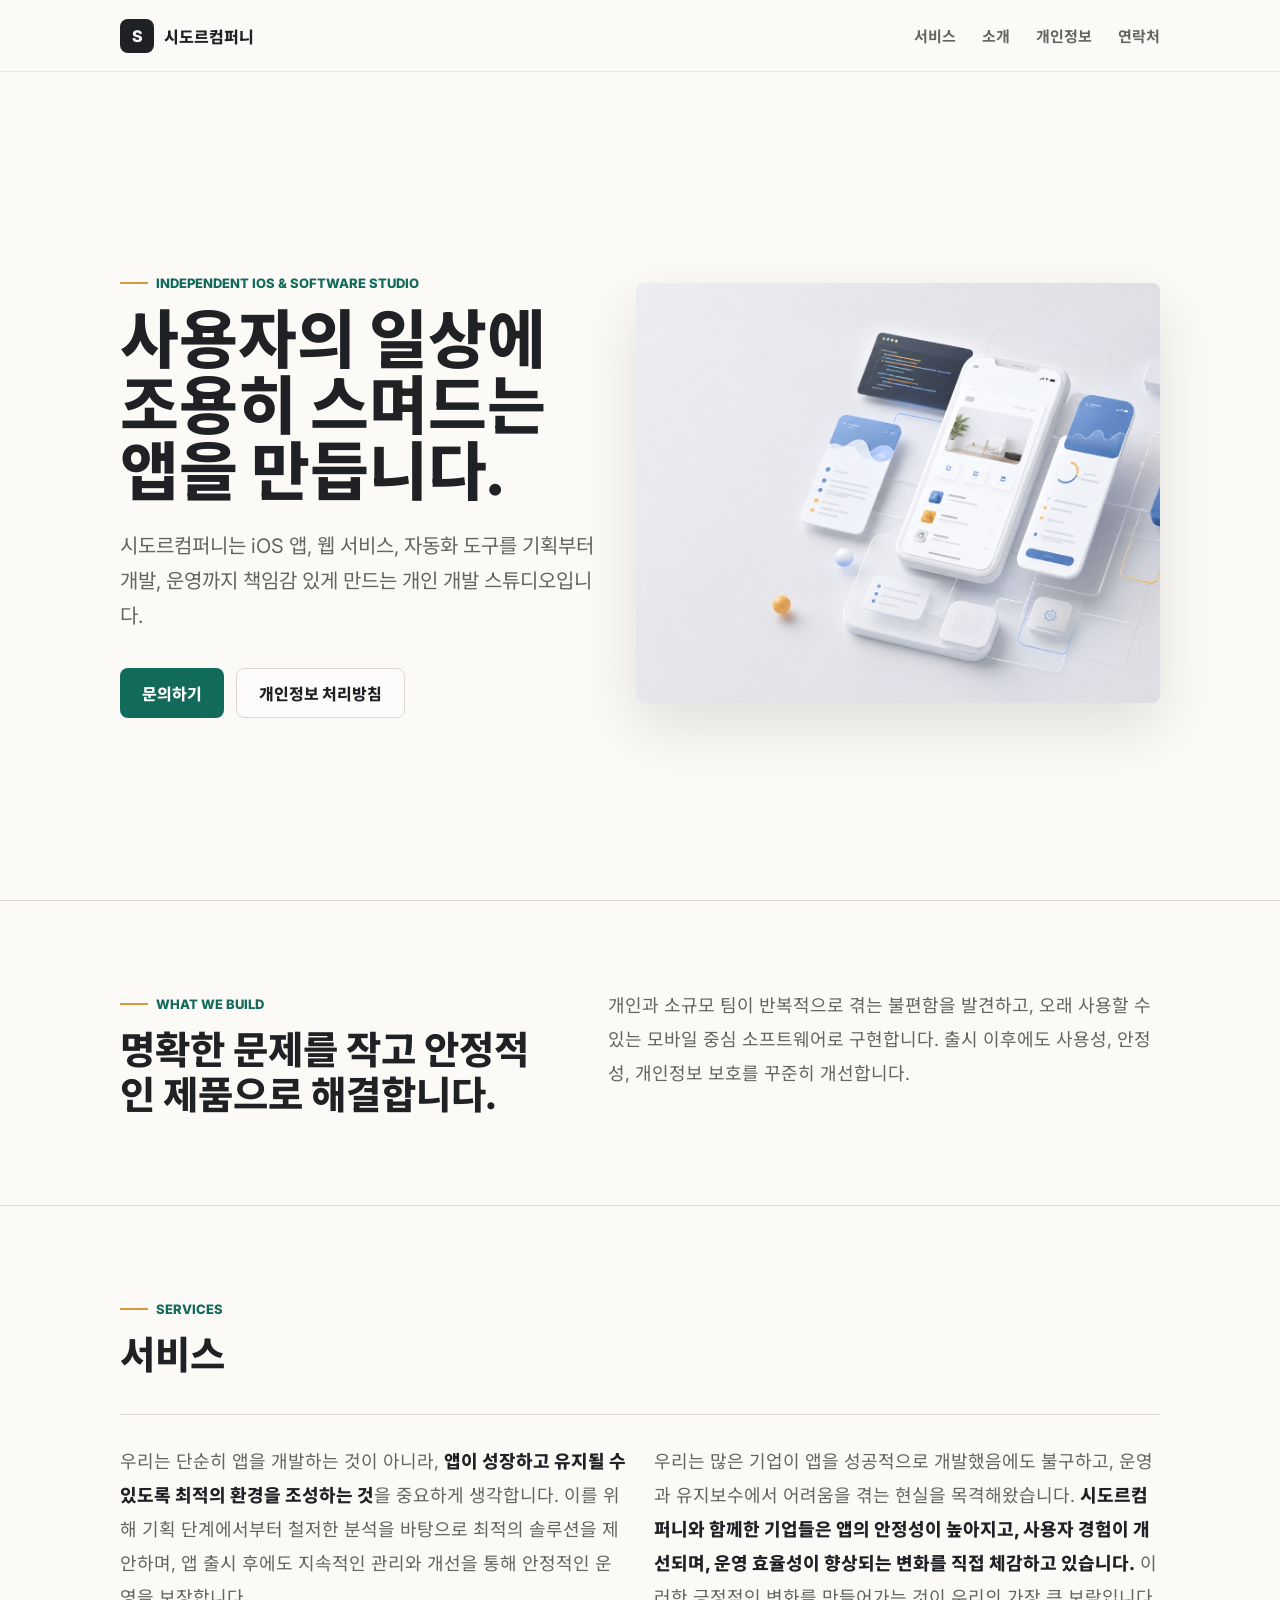
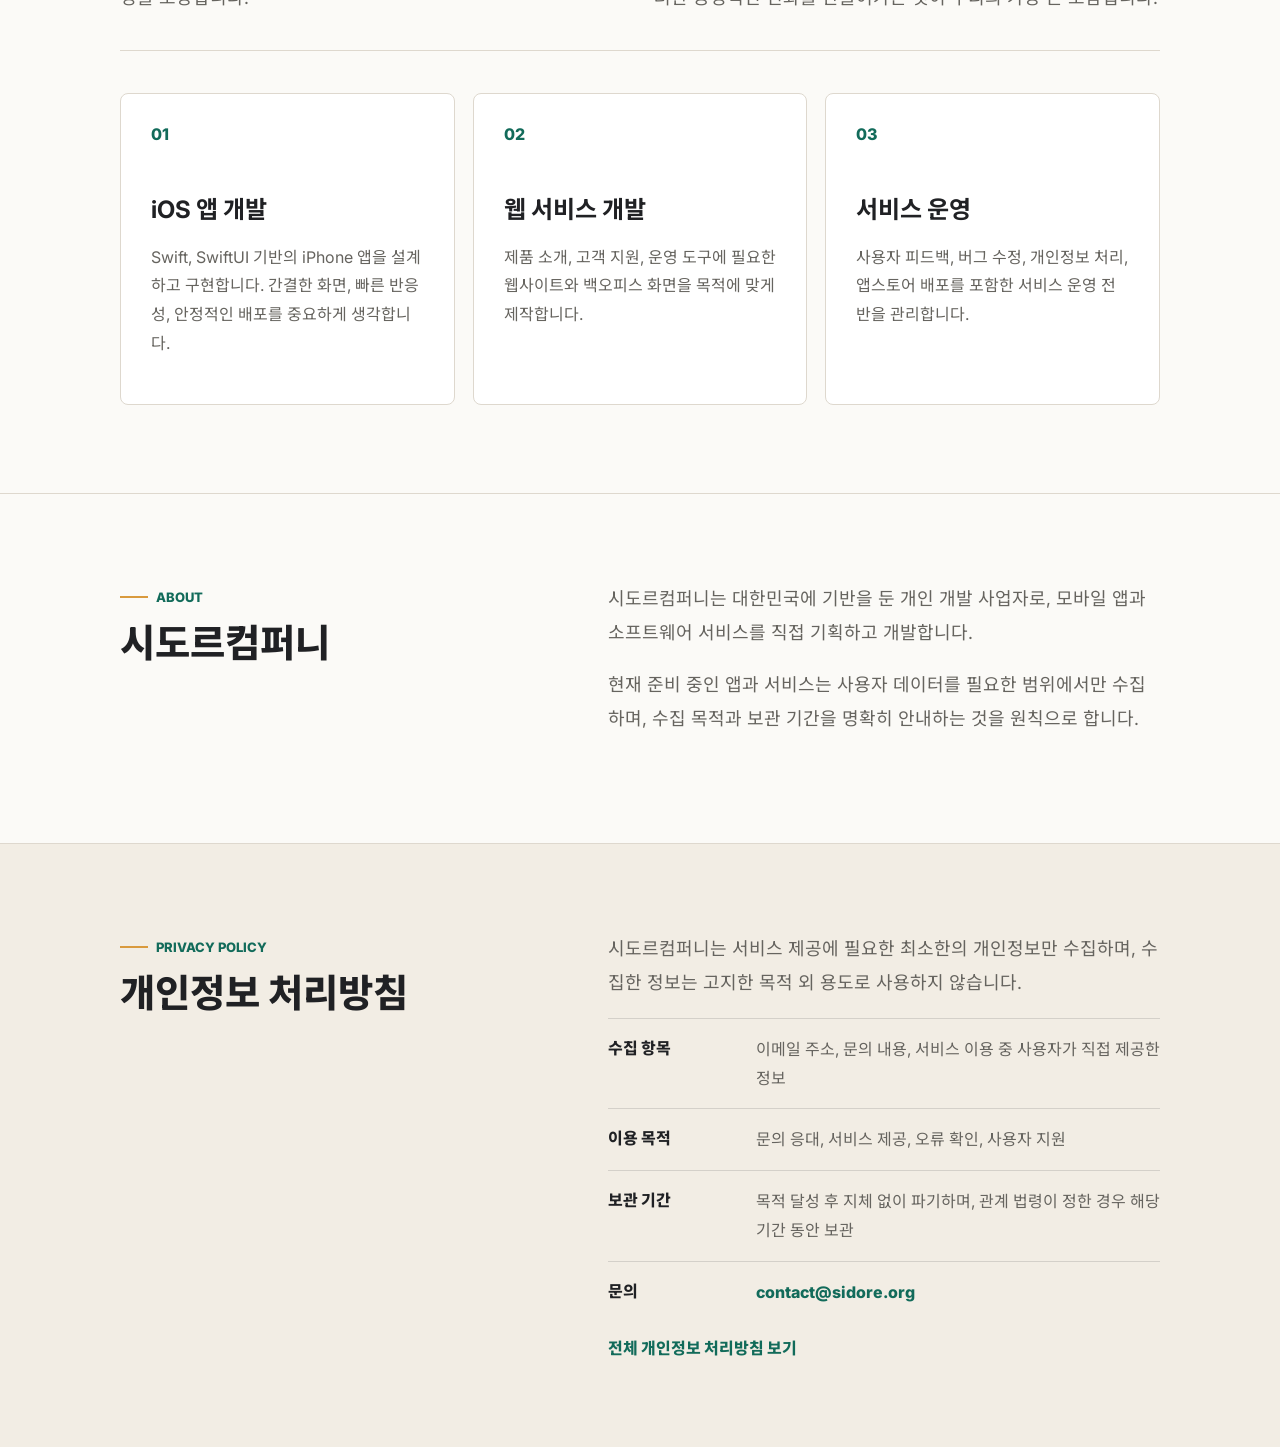
==== index.html @ b7b319ab "Publish Sidore website" ====
<!doctype html>
<html lang="ko">
  <head>
    <meta charset="utf-8">
    <meta name="viewport" content="width=device-width, initial-scale=1">
    <meta
      name="description"
      content="시도르컴퍼니는 iOS 앱과 소프트웨어 서비스를 기획, 개발, 운영하는 개인 개발 사업자입니다."
    >
    <meta property="og:type" content="website">
    <meta property="og:title" content="시도르컴퍼니 | iOS App & Software Studio">
    <meta
      property="og:description"
      content="시도르컴퍼니는 iOS 앱과 소프트웨어 서비스를 기획, 개발, 운영하는 개인 개발 스튜디오입니다."
    >
    <meta property="og:image" content="assets/hero-software.png">
    <meta name="theme-color" content="#f7f4ee">
    <title>시도르컴퍼니 | iOS App & Software Studio</title>
    <link rel="icon" href="favicon.svg" type="image/svg+xml">
    <link rel="preconnect" href="https://fonts.googleapis.com">
    <link rel="preconnect" href="https://fonts.gstatic.com" crossorigin>
    <link
      href="https://fonts.googleapis.com/css2?family=Inter:wght@500;600;700;800&family=Noto+Sans+KR:wght@400;500;700;800&display=swap"
      rel="stylesheet"
    >
    <link rel="stylesheet" href="styles.css">
  </head>
  <body>
    <header class="site-header">
      <a class="brand" href="#top" aria-label="시도르컴퍼니 홈">
        <span class="brand-mark">S</span>
        <span>시도르컴퍼니</span>
      </a>
      <nav class="site-nav" aria-label="주요 메뉴">
        <a href="#services">서비스</a>
        <a href="#about">소개</a>
        <a href="privacy.html">개인정보</a>
        <a href="mailto:contact@sidore.org">연락처</a>
      </nav>
    </header>

    <main id="top">
      <section class="hero" aria-labelledby="hero-title">
        <div class="hero-copy">
          <p class="eyebrow">Independent iOS & Software Studio</p>
          <h1 id="hero-title">사용자의 일상에 조용히 스며드는 앱을 만듭니다.</h1>
          <p class="hero-text">
            시도르컴퍼니는 iOS 앱, 웹 서비스, 자동화 도구를 기획부터 개발,
            운영까지 책임감 있게 만드는 개인 개발 스튜디오입니다.
          </p>
          <div class="hero-actions">
            <a class="primary-action" href="mailto:contact@sidore.org">문의하기</a>
            <a class="secondary-action" href="privacy.html">개인정보 처리방침</a>
          </div>
        </div>
        <figure class="hero-visual">
          <img src="assets/hero-software.png" alt="모바일 앱 화면과 소프트웨어 개발 흐름을 표현한 시각 이미지">
        </figure>
      </section>

      <section class="section intro" aria-label="회사 핵심 정보">
        <div>
          <span class="section-kicker">What we build</span>
          <h2>명확한 문제를 작고 안정적인 제품으로 해결합니다.</h2>
        </div>
        <p>
          개인과 소규모 팀이 반복적으로 겪는 불편함을 발견하고, 오래 사용할 수
          있는 모바일 중심 소프트웨어로 구현합니다. 출시 이후에도 사용성,
          안정성, 개인정보 보호를 꾸준히 개선합니다.
        </p>
      </section>

      <section class="section service-grid" id="services" aria-labelledby="services-title">
        <div class="section-heading">
          <span class="section-kicker">Services</span>
          <h2 id="services-title">서비스</h2>
        </div>
        <div class="service-narrative">
          <p>
            우리는 단순히 앱을 개발하는 것이 아니라, <strong>앱이 성장하고
            유지될 수 있도록 최적의 환경을 조성하는 것</strong>을 중요하게
            생각합니다. 이를 위해 기획 단계에서부터 철저한 분석을 바탕으로
            최적의 솔루션을 제안하며, 앱 출시 후에도 지속적인 관리와 개선을
            통해 안정적인 운영을 보장합니다.
          </p>
          <p>
            우리는 많은 기업이 앱을 성공적으로 개발했음에도 불구하고, 운영과
            유지보수에서 어려움을 겪는 현실을 목격해왔습니다. <strong>시도르컴퍼니와
            함께한 기업들은 앱의 안정성이 높아지고, 사용자 경험이 개선되며,
            운영 효율성이 향상되는 변화를 직접 체감하고 있습니다.</strong> 이러한
            긍정적인 변화를 만들어가는 것이 우리의 가장 큰 보람입니다.
          </p>
        </div>
        <article class="service-card">
          <span class="card-index">01</span>
          <h3>iOS 앱 개발</h3>
          <p>
            Swift, SwiftUI 기반의 iPhone 앱을 설계하고 구현합니다. 간결한 화면,
            빠른 반응성, 안정적인 배포를 중요하게 생각합니다.
          </p>
        </article>
        <article class="service-card">
          <span class="card-index">02</span>
          <h3>웹 서비스 개발</h3>
          <p>
            제품 소개, 고객 지원, 운영 도구에 필요한 웹사이트와 백오피스 화면을
            목적에 맞게 제작합니다.
          </p>
        </article>
        <article class="service-card">
          <span class="card-index">03</span>
          <h3>서비스 운영</h3>
          <p>
            사용자 피드백, 버그 수정, 개인정보 처리, 앱스토어 배포를 포함한
            서비스 운영 전반을 관리합니다.
          </p>
        </article>
      </section>

      <section class="section split" id="about" aria-labelledby="about-title">
        <div>
          <span class="section-kicker">About</span>
          <h2 id="about-title">시도르컴퍼니</h2>
        </div>
        <div class="body-copy">
          <p>
            시도르컴퍼니는 대한민국에 기반을 둔 개인 개발 사업자로, 모바일 앱과
            소프트웨어 서비스를 직접 기획하고 개발합니다.
          </p>
          <p>
            현재 준비 중인 앱과 서비스는 사용자 데이터를 필요한 범위에서만
            수집하며, 수집 목적과 보관 기간을 명확히 안내하는 것을 원칙으로
            합니다.
          </p>
        </div>
      </section>

      <section class="section split muted-band" id="privacy" aria-labelledby="privacy-title">
        <div>
          <span class="section-kicker">Privacy Policy</span>
          <h2 id="privacy-title">개인정보 처리방침</h2>
        </div>
        <div class="body-copy">
          <p>
            시도르컴퍼니는 서비스 제공에 필요한 최소한의 개인정보만 수집하며,
            수집한 정보는 고지한 목적 외 용도로 사용하지 않습니다.
          </p>
          <dl class="policy-list">
            <div>
              <dt>수집 항목</dt>
              <dd>이메일 주소, 문의 내용, 서비스 이용 중 사용자가 직접 제공한 정보</dd>
            </div>
            <div>
              <dt>이용 목적</dt>
              <dd>문의 응대, 서비스 제공, 오류 확인, 사용자 지원</dd>
            </div>
            <div>
              <dt>보관 기간</dt>
              <dd>목적 달성 후 지체 없이 파기하며, 관계 법령이 정한 경우 해당 기간 동안 보관</dd>
            </div>
            <div>
              <dt>문의</dt>
              <dd><a href="mailto:contact@sidore.org">contact@sidore.org</a></dd>
            </div>
          </dl>
          <a class="text-link" href="privacy.html">전체 개인정보 처리방침 보기</a>
        </div>
      </section>

    </main>

  </body>
</html>
---- styles.css ----
:root {
  --ink: #202124;
  --subtle: #66645f;
  --paper: #fbfaf7;
  --warm: #f2ede4;
  --line: #ded8ce;
  --accent: #126b5a;
  --accent-strong: #0d4c40;
  --sun: #d99a3d;
  --white: #ffffff;
  --shadow: 0 24px 60px rgba(31, 29, 25, 0.12);
  --page-max: 1040px;
  --page-gutter: clamp(22px, 5vw, 64px);
}

* {
  box-sizing: border-box;
}

html {
  scroll-behavior: smooth;
}

body {
  margin: 0;
  background: var(--paper);
  color: var(--ink);
  font-family: "Inter", "Noto Sans KR", system-ui, -apple-system, BlinkMacSystemFont, sans-serif;
  letter-spacing: 0;
}

a {
  color: inherit;
  text-decoration: none;
}

img {
  display: block;
  max-width: 100%;
}

.site-header {
  position: sticky;
  top: 0;
  z-index: 10;
  display: flex;
  align-items: center;
  justify-content: space-between;
  min-height: 72px;
  padding-right: max(var(--page-gutter), calc((100vw - var(--page-max)) / 2));
  padding-left: max(var(--page-gutter), calc((100vw - var(--page-max)) / 2));
  border-bottom: 1px solid rgba(32, 33, 36, 0.08);
  background: rgba(251, 250, 247, 0.88);
  backdrop-filter: blur(18px);
}

.brand {
  display: inline-flex;
  align-items: center;
  gap: 10px;
  font-weight: 800;
}

.brand-mark {
  display: grid;
  width: 34px;
  height: 34px;
  place-items: center;
  border-radius: 8px;
  background: var(--ink);
  color: var(--white);
  font-weight: 800;
}

.site-nav {
  display: flex;
  align-items: center;
  gap: 26px;
  color: var(--subtle);
  font-size: 15px;
  font-weight: 700;
}

.site-nav a:hover {
  color: var(--accent);
}

.site-nav a[aria-current="page"] {
  color: var(--ink);
}

.hero {
  display: grid;
  grid-template-columns: minmax(0, 0.95fr) minmax(320px, 1.05fr);
  gap: 42px;
  align-items: center;
  min-height: calc(100svh - 72px);
  padding: 72px max(var(--page-gutter), calc((100vw - var(--page-max)) / 2)) 58px;
}

.hero-copy {
  max-width: 720px;
}

.eyebrow,
.section-kicker {
  display: inline-flex;
  align-items: center;
  gap: 8px;
  margin: 0 0 16px;
  color: var(--accent);
  font-size: 13px;
  font-weight: 800;
  text-transform: uppercase;
}

.eyebrow::before,
.section-kicker::before {
  content: "";
  width: 28px;
  height: 2px;
  background: var(--sun);
}

h1,
h2,
h3,
p {
  margin-top: 0;
}

h1 {
  max-width: 720px;
  margin-bottom: 24px;
  font-size: clamp(40px, 5vw, 72px);
  line-height: 1.03;
  font-weight: 800;
}

h2 {
  margin-bottom: 0;
  font-size: clamp(28px, 3vw, 46px);
  line-height: 1.16;
  font-weight: 800;
}

h3 {
  margin-bottom: 18px;
  font-size: 24px;
}

.hero-text {
  max-width: 620px;
  margin-bottom: 34px;
  color: var(--subtle);
  font-size: 20px;
  line-height: 1.75;
}

.hero-actions {
  display: flex;
  flex-wrap: wrap;
  gap: 12px;
}

.primary-action,
.secondary-action {
  display: inline-flex;
  align-items: center;
  justify-content: center;
  min-height: 50px;
  padding: 0 22px;
  border-radius: 8px;
  font-weight: 800;
}

.primary-action {
  background: var(--accent);
  color: var(--white);
}

.primary-action:hover {
  background: var(--accent-strong);
}

.secondary-action {
  border: 1px solid var(--line);
  background: rgba(255, 255, 255, 0.52);
}

.hero-visual {
  margin: 0;
}

.hero-visual img {
  width: 100%;
  aspect-ratio: 1.25;
  object-fit: cover;
  border-radius: 8px;
  box-shadow: var(--shadow);
}

.section {
  padding: 88px max(var(--page-gutter), calc((100vw - var(--page-max)) / 2));
  border-top: 1px solid var(--line);
}

.intro,
.split {
  display: grid;
  grid-template-columns: minmax(240px, 0.88fr) minmax(0, 1.12fr);
  gap: 54px;
  align-items: start;
}

.intro p,
.body-copy p {
  color: var(--subtle);
  font-size: 18px;
  line-height: 1.9;
}

.service-grid {
  display: grid;
  grid-template-columns: repeat(3, minmax(0, 1fr));
  gap: 18px;
}

.section-heading {
  grid-column: 1 / -1;
  margin-bottom: 18px;
}

.service-narrative {
  grid-column: 1 / -1;
  display: grid;
  grid-template-columns: repeat(2, minmax(0, 1fr));
  gap: 28px;
  margin-bottom: 24px;
  padding: 30px 0 34px;
  border-top: 1px solid var(--line);
  border-bottom: 1px solid var(--line);
}

.service-narrative p {
  margin: 0;
  color: var(--subtle);
  font-size: 18px;
  line-height: 1.9;
}

.service-narrative strong {
  color: var(--ink);
  font-weight: 800;
}

.service-card {
  min-height: 310px;
  padding: 30px;
  border: 1px solid var(--line);
  border-radius: 8px;
  background: var(--white);
}

.service-card p {
  color: var(--subtle);
  font-size: 16px;
  line-height: 1.8;
}

.card-index {
  display: block;
  margin-bottom: 46px;
  color: var(--accent);
  font-weight: 800;
}

.muted-band {
  background: var(--warm);
}

.policy-list {
  display: grid;
  gap: 16px;
  margin: 8px 0 0;
}

.policy-list div {
  display: grid;
  grid-template-columns: 128px 1fr;
  gap: 20px;
  padding-top: 16px;
  border-top: 1px solid rgba(32, 33, 36, 0.14);
}

.policy-list dt {
  font-weight: 800;
}

.policy-list dd {
  margin: 0;
  color: var(--subtle);
  line-height: 1.8;
}

.policy-list a {
  color: var(--accent);
  font-weight: 800;
}

.text-link {
  display: inline-flex;
  margin-top: 28px;
  color: var(--accent);
  font-weight: 800;
}

.text-link:hover {
  color: var(--accent-strong);
}


.privacy-page {
  --page-max: 1180px;
}

.privacy-page .page-hero p {
  max-width: 900px;
}

.privacy-page .policy-document {
  max-width: none;
}

.privacy-page .policy-document article,
.privacy-page .policy-document .effective-date {
  width: min(100%, 1080px);
}

.page-hero {
  padding: 96px max(var(--page-gutter), calc((100vw - var(--page-max)) / 2)) 64px;
  border-bottom: 1px solid var(--line);
}

.page-hero h1 {
  max-width: 920px;
  margin-bottom: 22px;
}

.page-hero p {
  max-width: 760px;
  color: var(--subtle);
  font-size: 20px;
  line-height: 1.8;
}

.policy-document {
  display: grid;
  gap: 34px;
  max-width: 980px;
}

.policy-document article {
  padding-bottom: 30px;
  border-bottom: 1px solid var(--line);
}

.policy-document h2 {
  margin-bottom: 14px;
  font-size: clamp(22px, 2vw, 30px);
}

.policy-document p {
  margin-bottom: 0;
  color: var(--subtle);
  font-size: 18px;
  line-height: 1.9;
}

.policy-document a {
  color: var(--accent);
  font-weight: 800;
}

.effective-date {
  color: var(--ink) !important;
  font-weight: 800;
}

.not-found {
  display: grid;
  min-height: 100svh;
  align-content: center;
  justify-items: start;
  padding: max(var(--page-gutter), calc((100vw - var(--page-max)) / 2));
}

.not-found h1 {
  margin-bottom: 18px;
}

.not-found p {
  margin-bottom: 28px;
  color: var(--subtle);
  font-size: 20px;
  line-height: 1.7;
}

@media (max-width: 920px) {
  .site-header {
    align-items: flex-start;
    flex-direction: column;
    gap: 16px;
    padding-top: 18px;
    padding-bottom: 18px;
  }

  .site-nav {
    width: 100%;
    gap: 0;
    justify-content: space-between;
    font-size: 14px;
  }

  .hero,
  .intro,
  .split {
    grid-template-columns: 1fr;
  }

  .hero {
    min-height: auto;
    padding-top: 54px;
  }

  .service-grid,
  .service-narrative {
    grid-template-columns: 1fr;
  }

  .service-card {
    min-height: 0;
  }
}

@media (max-width: 560px) {
  .site-header {
    position: static;
  }

  .site-nav {
    display: grid;
    grid-template-columns: repeat(2, 1fr);
    row-gap: 10px;
  }

  .hero,
  .section {
    padding-right: 22px;
    padding-left: 22px;
  }

  h1 {
    font-size: 40px;
  }

  .hero-text,
  .intro p,
  .body-copy p {
    font-size: 17px;
  }

  .hero-actions a {
    width: 100%;
  }

  .policy-list div {
    grid-template-columns: 1fr;
    gap: 6px;
  }
}
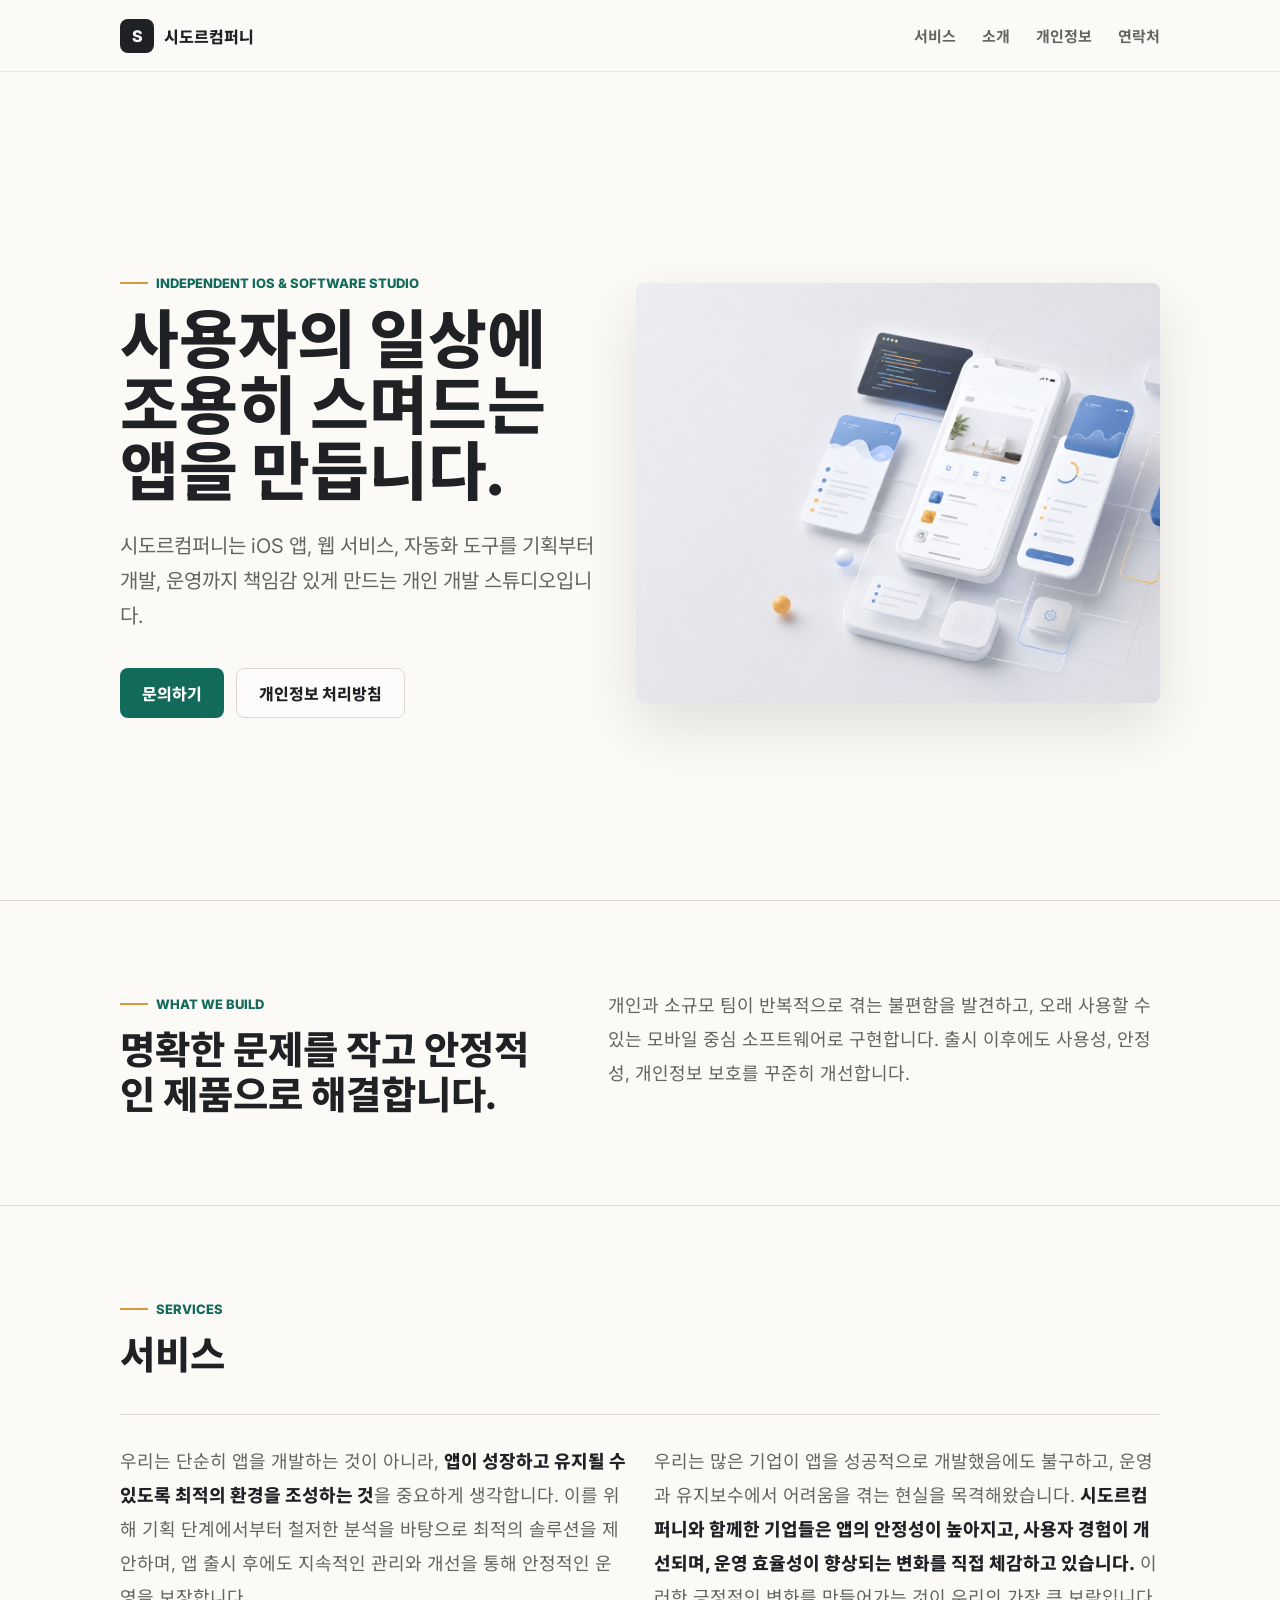
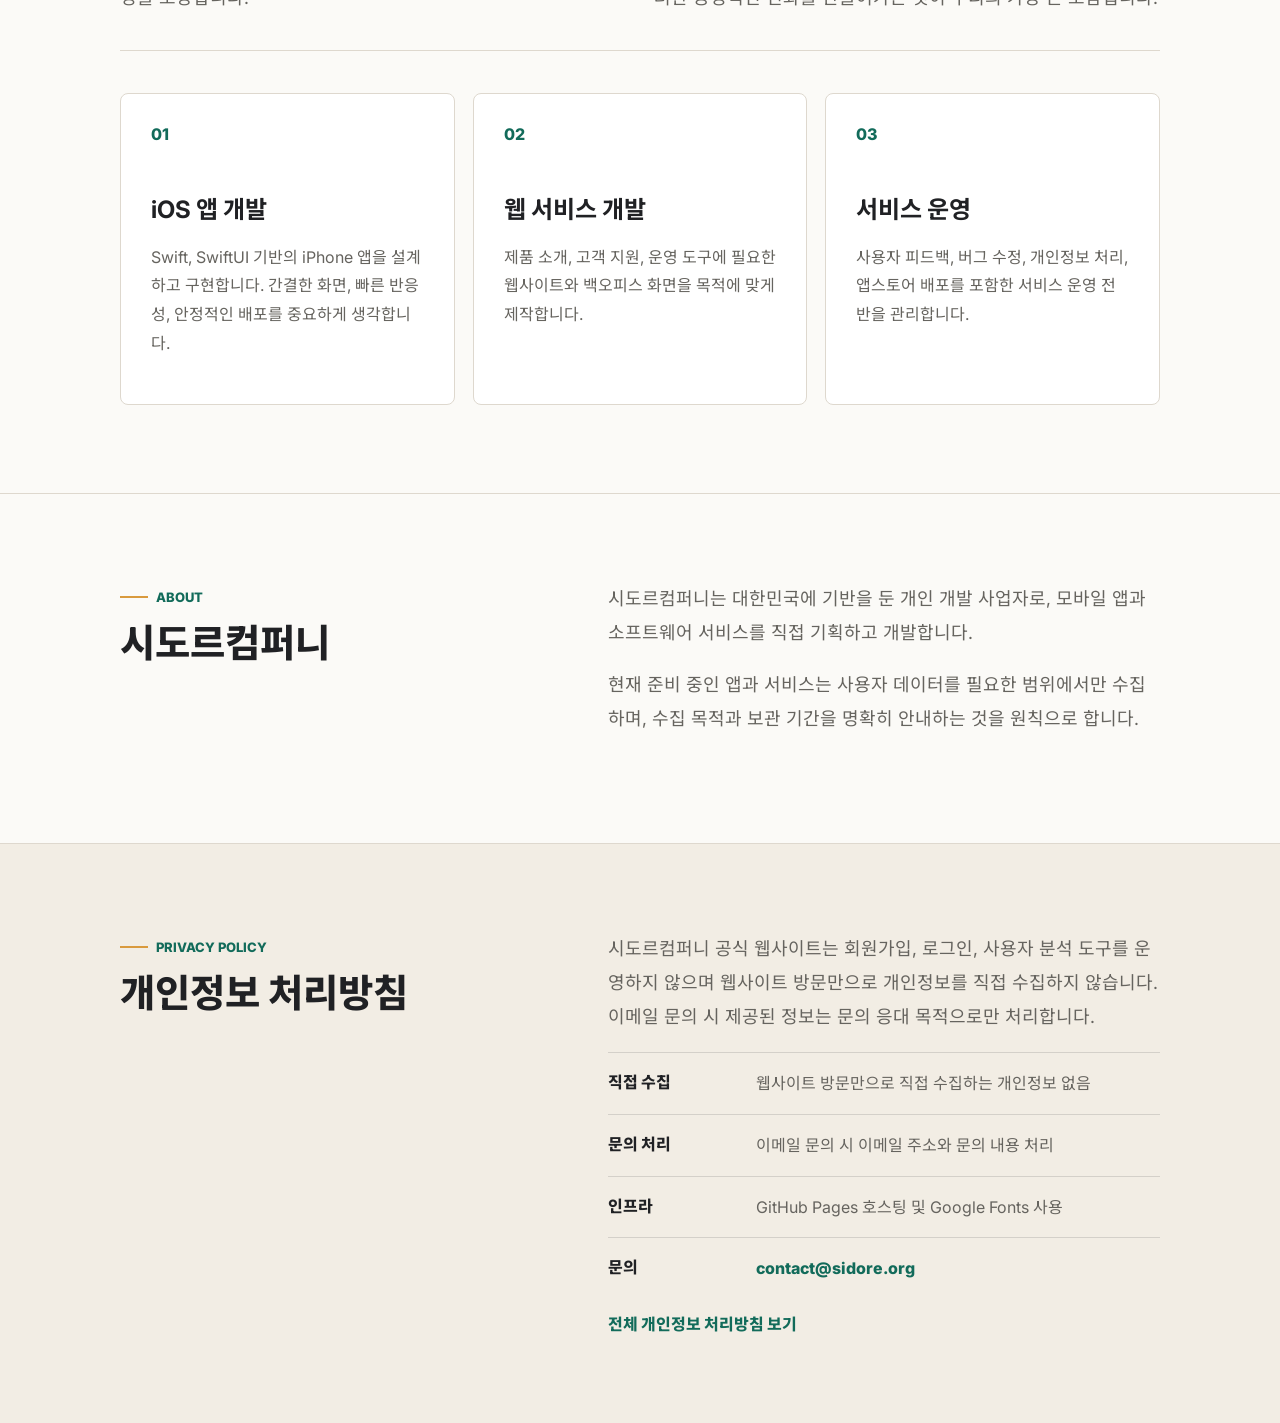
==== commit 7b713af0: "개인정보 처리방침 수정" ====
--- a/index.html
+++ b/index.html
@@ -142,21 +142,22 @@
         </div>
         <div class="body-copy">
           <p>
-            시도르컴퍼니는 서비스 제공에 필요한 최소한의 개인정보만 수집하며,
-            수집한 정보는 고지한 목적 외 용도로 사용하지 않습니다.
+            시도르컴퍼니 공식 웹사이트는 회원가입, 로그인, 사용자 분석 도구를
+            운영하지 않으며 웹사이트 방문만으로 개인정보를 직접 수집하지 않습니다.
+            이메일 문의 시 제공된 정보는 문의 응대 목적으로만 처리합니다.
           </p>
           <dl class="policy-list">
             <div>
-              <dt>수집 항목</dt>
-              <dd>이메일 주소, 문의 내용, 서비스 이용 중 사용자가 직접 제공한 정보</dd>
+              <dt>직접 수집</dt>
+              <dd>웹사이트 방문만으로 직접 수집하는 개인정보 없음</dd>
             </div>
             <div>
-              <dt>이용 목적</dt>
-              <dd>문의 응대, 서비스 제공, 오류 확인, 사용자 지원</dd>
+              <dt>문의 처리</dt>
+              <dd>이메일 문의 시 이메일 주소와 문의 내용 처리</dd>
             </div>
             <div>
-              <dt>보관 기간</dt>
-              <dd>목적 달성 후 지체 없이 파기하며, 관계 법령이 정한 경우 해당 기간 동안 보관</dd>
+              <dt>인프라</dt>
+              <dd>GitHub Pages 호스팅 및 Google Fonts 사용</dd>
             </div>
             <div>
               <dt>문의</dt>
--- a/styles.css
+++ b/styles.css
@@ -377,6 +377,17 @@
   line-height: 1.9;
 }
 
+
+.policy-document ul {
+  display: grid;
+  gap: 10px;
+  margin: 18px 0 0;
+  padding-left: 22px;
+  color: var(--subtle);
+  font-size: 18px;
+  line-height: 1.8;
+}
+
 .policy-document a {
   color: var(--accent);
   font-weight: 800;
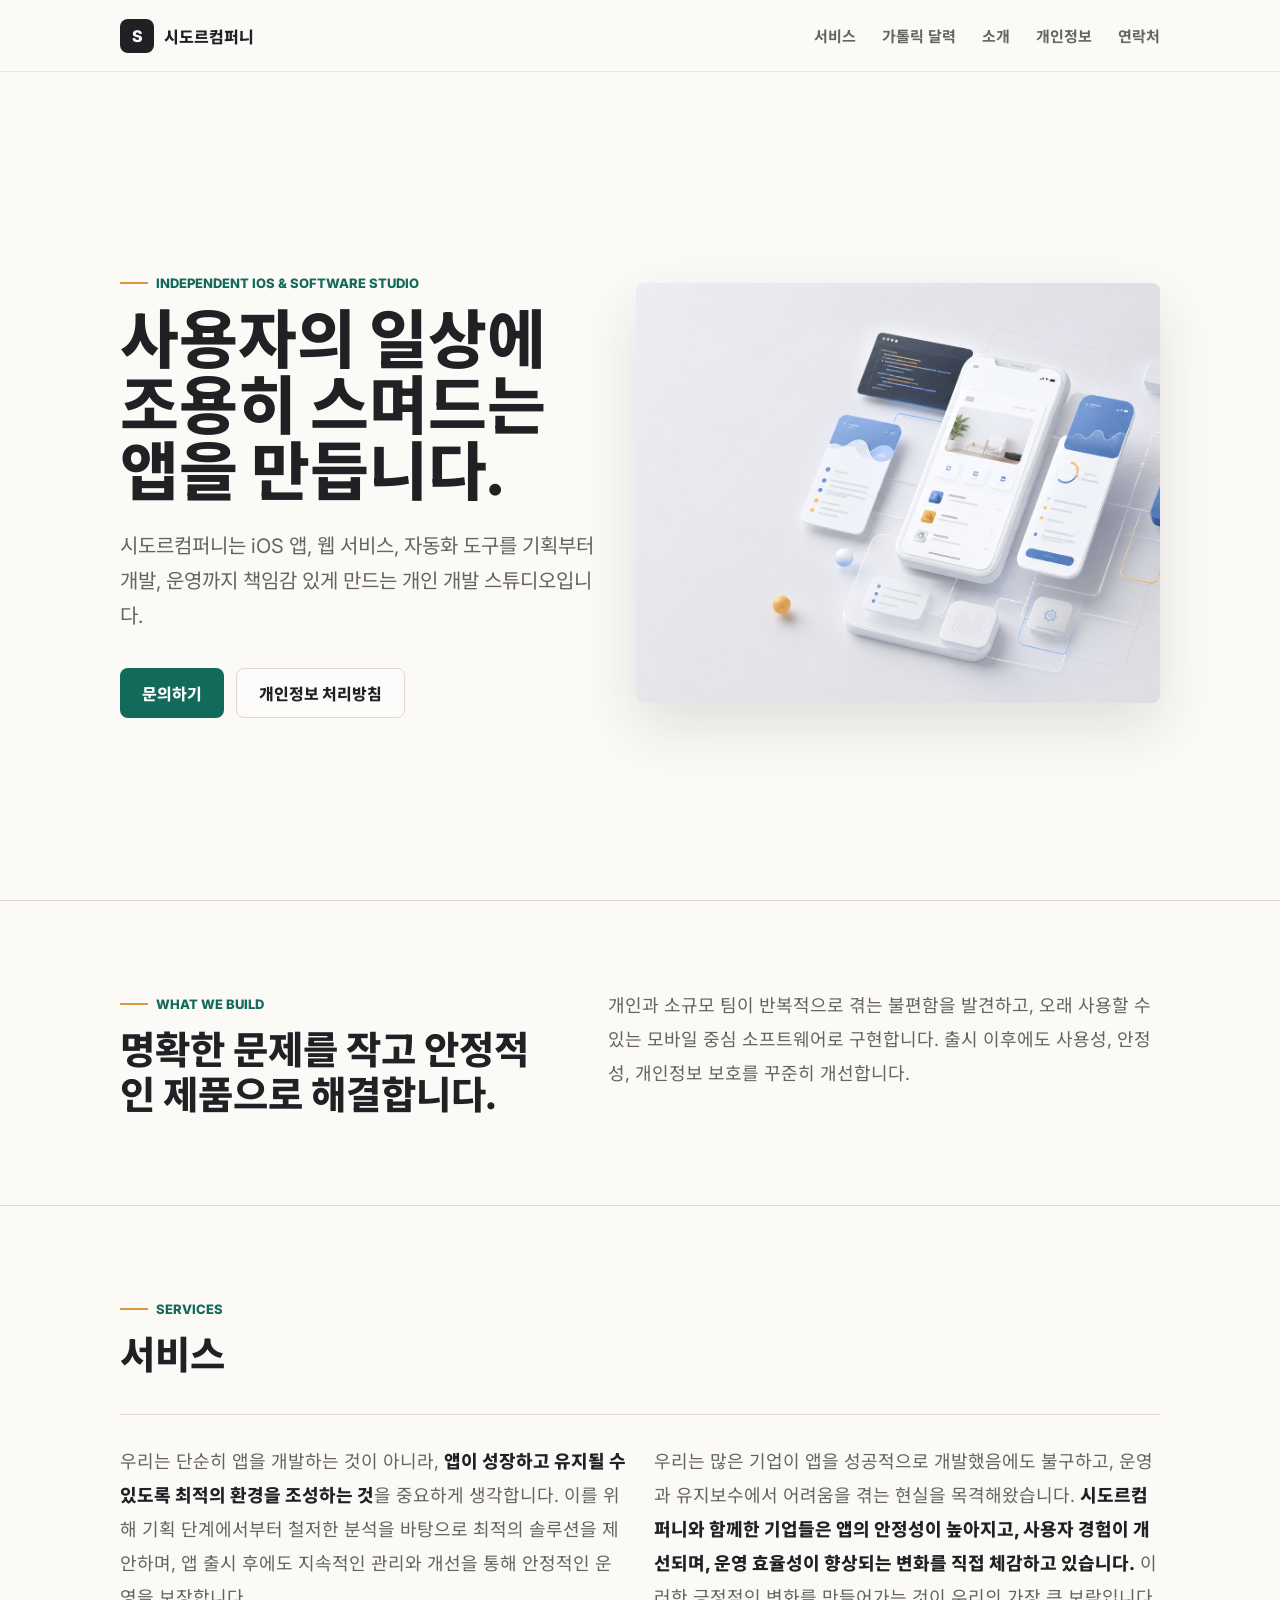
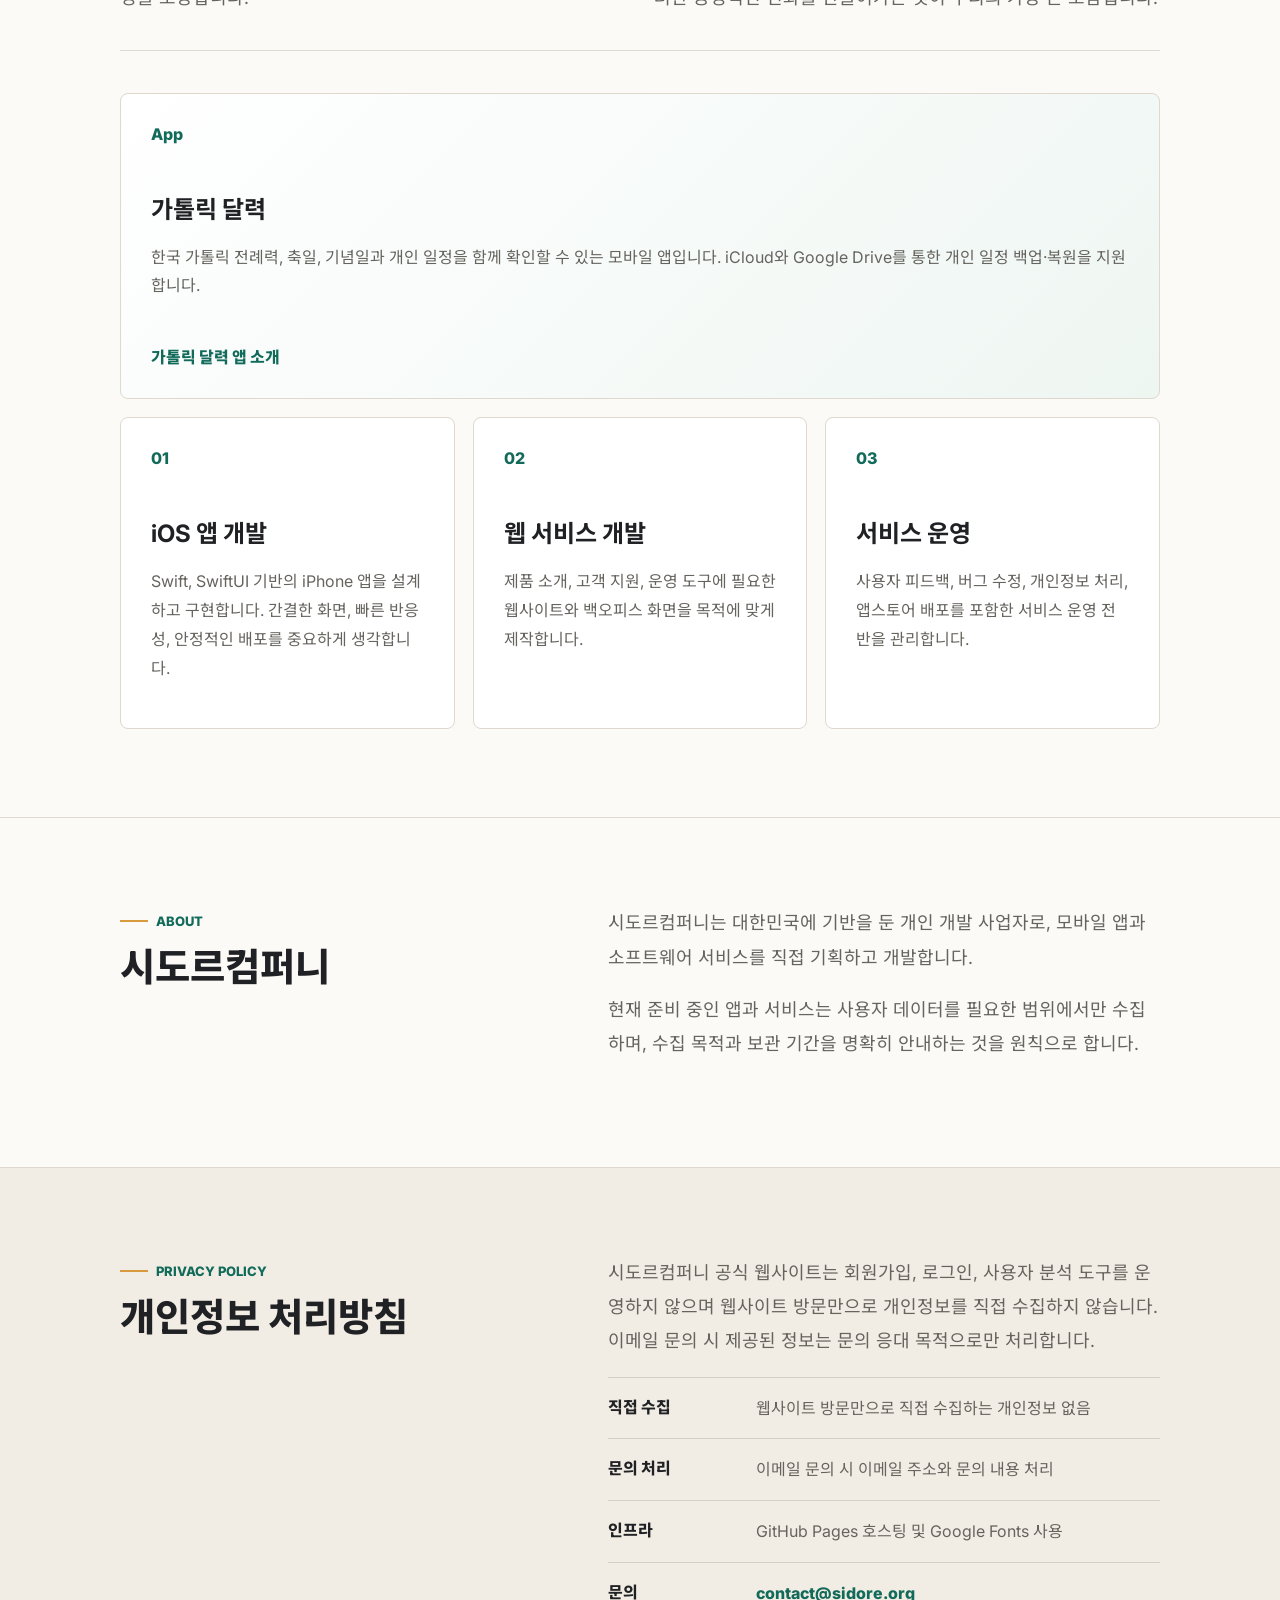
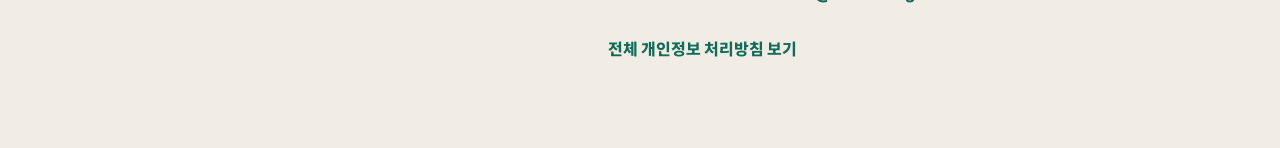
==== commit 08758d6a: "가톨릭 달력 앱 소개 홈페이지 추가" ====
--- a/index.html
+++ b/index.html
@@ -33,6 +33,7 @@
       </a>
       <nav class="site-nav" aria-label="주요 메뉴">
         <a href="#services">서비스</a>
+        <a href="catholic-calendar.html">가톨릭 달력</a>
         <a href="#about">소개</a>
         <a href="privacy.html">개인정보</a>
         <a href="mailto:contact@sidore.org">연락처</a>
@@ -91,6 +92,16 @@
             긍정적인 변화를 만들어가는 것이 우리의 가장 큰 보람입니다.
           </p>
         </div>
+        <article class="service-card featured-service">
+          <span class="card-index">App</span>
+          <h3>가톨릭 달력</h3>
+          <p>
+            한국 가톨릭 전례력, 축일, 기념일과 개인 일정을 함께 확인할 수 있는
+            모바일 앱입니다. iCloud와 Google Drive를 통한 개인 일정 백업·복원을
+            지원합니다.
+          </p>
+          <a class="text-link" href="catholic-calendar.html">가톨릭 달력 앱 소개</a>
+        </article>
         <article class="service-card">
           <span class="card-index">01</span>
           <h3>iOS 앱 개발</h3>
--- a/styles.css
+++ b/styles.css
@@ -262,6 +262,12 @@
   background: var(--white);
 }
 
+.featured-service {
+  grid-column: 1 / -1;
+  min-height: 0;
+  background: linear-gradient(135deg, #ffffff 0%, #eef6f2 100%);
+}
+
 .service-card p {
   color: var(--subtle);
   font-size: 16px;
@@ -415,6 +421,124 @@
   color: var(--subtle);
   font-size: 20px;
   line-height: 1.7;
+}
+
+.catholic-calendar-page {
+  --accent: #2f7d5b;
+  --accent-strong: #225a42;
+  --sun: #c89b4f;
+}
+
+.app-hero {
+  display: grid;
+  grid-template-columns: minmax(0, 0.95fr) minmax(320px, 0.82fr);
+  gap: 58px;
+  align-items: center;
+  min-height: calc(100svh - 72px);
+  padding: 72px max(var(--page-gutter), calc((100vw - var(--page-max)) / 2)) 58px;
+}
+
+.app-hero-copy h1 {
+  margin-bottom: 24px;
+}
+
+.phone-preview {
+  display: grid;
+  justify-items: center;
+}
+
+.phone-shell {
+  width: min(100%, 360px);
+  padding: 18px;
+  border: 1px solid rgba(32, 33, 36, 0.12);
+  border-radius: 34px;
+  background: #f8f5ee;
+  box-shadow: var(--shadow);
+}
+
+.phone-top {
+  display: flex;
+  align-items: center;
+  justify-content: space-between;
+  gap: 14px;
+  padding: 16px 14px 18px;
+}
+
+.phone-top span {
+  color: var(--ink);
+  font-size: 20px;
+  font-weight: 800;
+}
+
+.phone-top strong {
+  color: var(--accent);
+  font-size: 13px;
+}
+
+.calendar-preview-grid {
+  display: grid;
+  grid-template-columns: repeat(7, 1fr);
+  gap: 6px;
+  padding: 12px;
+  border-radius: 18px;
+  background: var(--white);
+}
+
+.calendar-preview-grid span,
+.calendar-preview-grid b {
+  display: grid;
+  aspect-ratio: 1;
+  place-items: center;
+  border-radius: 50%;
+  font-size: 13px;
+}
+
+.calendar-preview-grid span {
+  color: var(--subtle);
+  font-weight: 800;
+}
+
+.calendar-preview-grid b {
+  color: var(--ink);
+  font-weight: 700;
+}
+
+.calendar-preview-grid .muted {
+  color: #b0aaa0;
+}
+
+.calendar-preview-grid .active {
+  background: var(--accent);
+  color: var(--white);
+}
+
+.day-card {
+  margin-top: 12px;
+  padding: 18px;
+  border-radius: 18px;
+  background: var(--ink);
+  color: var(--white);
+}
+
+.day-card span {
+  display: block;
+  margin-bottom: 8px;
+  color: rgba(255, 255, 255, 0.7);
+  font-size: 13px;
+  font-weight: 700;
+}
+
+.day-card strong {
+  display: block;
+  margin-bottom: 8px;
+  font-size: 18px;
+}
+
+.day-card p {
+  margin: 0;
+  color: rgba(255, 255, 255, 0.72);
+  font-size: 14px;
+  line-height: 1.6;
 }
 
 @media (max-width: 920px) {
@@ -434,6 +558,7 @@
   }
 
   .hero,
+  .app-hero,
   .intro,
   .split {
     grid-template-columns: 1fr;
@@ -466,6 +591,7 @@
   }
 
   .hero,
+  .app-hero,
   .section {
     padding-right: 22px;
     padding-left: 22px;
